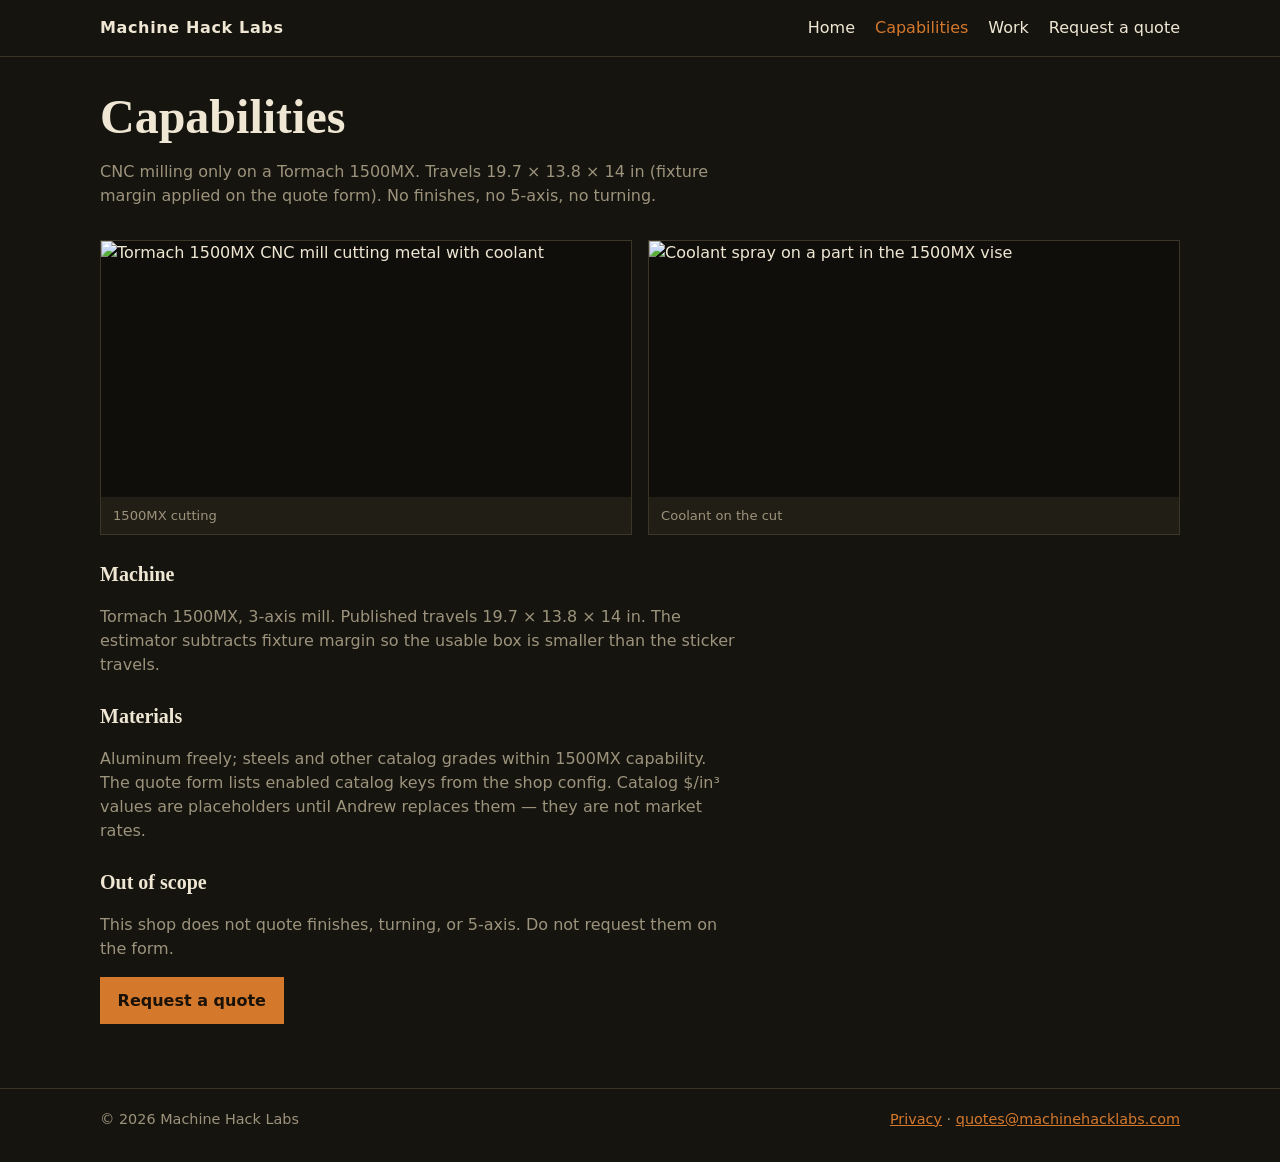
==== capabilities/index.html @ f1ba921f "Add Home, Capabilities, Work, Contact, and Privacy pages. Reuse the warm shop / copper visual system" ====
<!DOCTYPE html>
<html lang="en">
<head>
    <meta charset="UTF-8">
    <meta name="viewport" content="width=device-width, initial-scale=1.0">
    <title>Capabilities — Machine Hack Labs</title>
    <link rel="stylesheet" href="/assets/css/site.css">
</head>
<body>
    <header class="site-header">
        <div class="wrap">
            <a class="brand" href="/">Machine Hack Labs</a>
            <nav class="nav" aria-label="Primary">
                <a href="/">Home</a>
                <a href="/capabilities/" aria-current="page">Capabilities</a>
                <a href="/work/">Work</a>
                <a href="/quote/">Request a quote</a>
            </nav>
        </div>
    </header>
    <main class="wrap page-main">
        <div class="page-head">
            <h1>Capabilities</h1>
            <p class="lede">
                CNC milling only on a Tormach 1500MX. Travels 19.7 × 13.8 × 14 in
                (fixture margin applied on the quote form). No finishes, no 5-axis,
                no turning.
            </p>
        </div>
        <div class="media-grid">
            <figure class="shot">
                <img
                    src="/assets/img/site/02-capabilities-1500mx-cutting.jpg"
                    alt="Tormach 1500MX CNC mill cutting metal with coolant"
                >
                <figcaption>1500MX cutting</figcaption>
            </figure>
            <figure class="shot">
                <img
                    src="/assets/img/site/03-capabilities-1500mx-coolant.jpg"
                    alt="Coolant spray on a part in the 1500MX vise"
                >
                <figcaption>Coolant on the cut</figcaption>
            </figure>
        </div>
        <div class="prose">
            <h2>Machine</h2>
            <p>
                Tormach 1500MX, 3-axis mill. Published travels 19.7 × 13.8 × 14 in.
                The estimator subtracts fixture margin so the usable box is smaller
                than the sticker travels.
            </p>
            <h2>Materials</h2>
            <p>
                Aluminum freely; steels and other catalog grades within 1500MX
                capability. The quote form lists enabled catalog keys from the
                shop config. Catalog $/in³ values are placeholders until Andrew
                replaces them — they are not market rates.
            </p>
            <h2>Out of scope</h2>
            <p>
                This shop does not quote finishes, turning, or 5-axis. Do not
                request them on the form.
            </p>
            <p>
                <a class="btn" href="/quote/">Request a quote</a>
            </p>
        </div>
    </main>
    <footer class="site-footer">
        <div class="wrap">
            <span>© 2026 Machine Hack Labs</span>
            <span>
                <a href="/privacy/">Privacy</a>
                ·
                <a href="mailto:quotes@machinehacklabs.com">quotes@machinehacklabs.com</a>
            </span>
        </div>
    </footer>
</body>
</html>
---- assets/css/site.css ----
:root {
  --bg: #16140f;
  --bg-elev: #211e16;
  --ink: #efe7d4;
  --muted: #9c937c;
  --line: #3b3628;
  --copper: #d4782c;
  --copper-ink: #1a1208;
  --ok: #8aa35a;
  --warn: #d4a017;
  --bad: #c45a42;
  --focus: #e8c27a;
}

* {
  box-sizing: border-box;
}

html,
body {
  margin: 0;
  padding: 0;
}

body {
  min-height: 100vh;
  background: var(--bg);
  color: var(--ink);
  font: 16px/1.5 "Segoe UI", system-ui, sans-serif;
}

a {
  color: var(--copper);
}

a:focus-visible,
button:focus-visible,
input:focus-visible,
select:focus-visible,
textarea:focus-visible {
  outline: 2px solid var(--focus);
  outline-offset: 2px;
}

.wrap {
  width: min(1080px, calc(100% - 2rem));
  margin: 0 auto;
}

.site-header,
.site-footer {
  border-color: var(--line);
  border-style: solid;
}

.site-header {
  border-width: 0 0 1px;
  padding: 1rem 0;
}

.site-header .wrap,
.site-footer .wrap {
  display: flex;
  justify-content: space-between;
  align-items: center;
  gap: 1rem;
}

.brand {
  color: inherit;
  text-decoration: none;
  font-weight: 700;
  letter-spacing: 0.04em;
}

.nav {
  display: flex;
  flex-wrap: wrap;
  justify-content: flex-end;
  gap: 0.35rem 1.25rem;
}

.nav a {
  color: var(--ink);
  text-decoration: none;
  margin-left: 0;
}

.nav a[aria-current="page"] {
  color: var(--copper);
}

.hero {
  padding: 3.5rem 0 2.5rem;
}

.hero-media {
  position: relative;
  min-height: 28rem;
  display: flex;
  align-items: flex-end;
  padding: 0;
  background: #100e0a;
}

.hero-media-img {
  position: absolute;
  inset: 0;
  width: 100%;
  height: 100%;
  object-fit: cover;
  filter: brightness(0.42);
}

.hero-media-copy {
  position: relative;
  z-index: 1;
  padding: 4rem 0 2.5rem;
}

.hero-media-copy .lede {
  color: #d8cfb8;
}

.page-main {
  padding-bottom: 3rem;
}

.media-grid {
  display: grid;
  grid-template-columns: 1fr 1fr;
  gap: 1rem;
  margin: 0 0 1.5rem;
}

.shot {
  margin: 0;
  background: var(--bg-elev);
  border: 1px solid var(--line);
}

.shot img {
  display: block;
  width: 100%;
  height: 16rem;
  object-fit: cover;
  background: #100e0a;
}

.shot figcaption {
  padding: 0.55rem 0.75rem;
  color: var(--muted);
  font-size: 0.82rem;
}

.prose {
  max-width: 40rem;
}

.prose h2 {
  font-family: Georgia, "Iowan Old Style", serif;
  font-size: 1.25rem;
  margin: 1.5rem 0 0.4rem;
}

.prose p {
  color: var(--muted);
}

.hero h1,
.page-head h1 {
  font-family: Georgia, "Iowan Old Style", serif;
  font-weight: 600;
  font-size: clamp(2rem, 4vw, 3rem);
  line-height: 1.15;
  margin: 0 0 0.75rem;
}

.lede {
  color: var(--muted);
  max-width: 40rem;
}

.btn {
  display: inline-block;
  background: var(--copper);
  color: var(--copper-ink);
  text-decoration: none;
  border: 0;
  padding: 0.7rem 1.1rem;
  font: inherit;
  font-weight: 700;
  cursor: pointer;
}

.btn[disabled] {
  opacity: 0.5;
  cursor: not-allowed;
}

.btn-ghost {
  background: transparent;
  color: var(--ink);
  border: 1px solid var(--line);
}

.constraints {
  display: grid;
  grid-template-columns: repeat(auto-fit, minmax(180px, 1fr));
  gap: 1rem;
  padding: 0 0 3rem;
}

.constraints article {
  border: 1px solid var(--line);
  background: var(--bg-elev);
  padding: 1rem;
}

.constraints h2,
.panel h2 {
  margin: 0 0 0.4rem;
  font-size: 0.82rem;
  text-transform: uppercase;
  letter-spacing: 0.08em;
  color: var(--muted);
}

.page-head {
  padding: 2rem 0 1rem;
}

.terms {
  max-width: 40rem;
  margin: 1rem 0 0;
}

.terms p {
  margin: 0;
}

.rfq-grid {
  display: grid;
  grid-template-columns: minmax(0, 1.15fr) minmax(280px, 0.85fr);
  gap: 1.5rem;
  padding-bottom: 3rem;
}

.panel,
.form-card {
  background: var(--bg-elev);
  border: 1px solid var(--line);
  padding: 1.25rem;
}

label {
  display: block;
  margin: 0.85rem 0 0.3rem;
  font-size: 0.92rem;
}

input,
select,
textarea {
  width: 100%;
  background: #100e0a;
  color: var(--ink);
  border: 1px solid var(--line);
  padding: 0.55rem 0.65rem;
  font: inherit;
}

textarea {
  min-height: 7rem;
  resize: vertical;
}

.row-2 {
  display: grid;
  grid-template-columns: 1fr 1fr;
  gap: 0.75rem;
}

.row-3 {
  display: grid;
  grid-template-columns: 1fr 1fr 1fr;
  gap: 0.75rem;
}

.checks-set {
  border: 0;
  padding: 0;
  margin: 0.85rem 0 0;
}

.checks-set legend {
  font-size: 0.92rem;
  padding: 0;
  margin: 0 0 0.3rem;
}

.checks {
  display: grid;
  grid-template-columns: 1fr 1fr;
  gap: 0.35rem 0.75rem;
}

.checks label {
  display: flex;
  align-items: center;
  gap: 0.45rem;
  margin: 0;
}

.checks input {
  width: auto;
}

.hint {
  color: var(--muted);
  font-size: 0.88rem;
  margin: 0.35rem 0 0;
}

.hp {
  position: absolute;
  left: -9999px;
  width: 1px;
  height: 1px;
}

.estimate {
  position: sticky;
  top: 1rem;
}

.range {
  font-family: Georgia, serif;
  font-size: 1.8rem;
  margin: 0.4rem 0;
}

.status-ok {
  color: var(--ok);
}

.status-bad {
  color: var(--bad);
}

.status-warn {
  color: var(--warn);
}

.callouts {
  margin: 0.75rem 0 0;
  padding-left: 1.1rem;
  color: var(--muted);
}

.estimate dl {
  margin: 0.75rem 0 0;
}

.estimate dt {
  color: var(--muted);
  font-size: 0.78rem;
  text-transform: uppercase;
  letter-spacing: 0.06em;
  margin-top: 0.55rem;
}

.estimate dd {
  margin: 0.1rem 0 0;
}

.site-footer {
  border-width: 1px 0 0;
  padding: 1.25rem 0 2rem;
  color: var(--muted);
  font-size: 0.9rem;
}

.err {
  color: var(--bad);
  min-height: 1.2em;
}

@media (max-width: 800px) {
  .rfq-grid,
  .row-2,
  .row-3,
  .checks,
  .site-header .wrap,
  .site-footer .wrap {
    grid-template-columns: 1fr;
    display: block;
  }

  .nav {
    justify-content: flex-start;
    margin-top: 0.75rem;
  }

  .media-grid {
    grid-template-columns: 1fr;
  }

  .shot img {
    height: 14rem;
  }

  .estimate {
    position: static;
  }
}
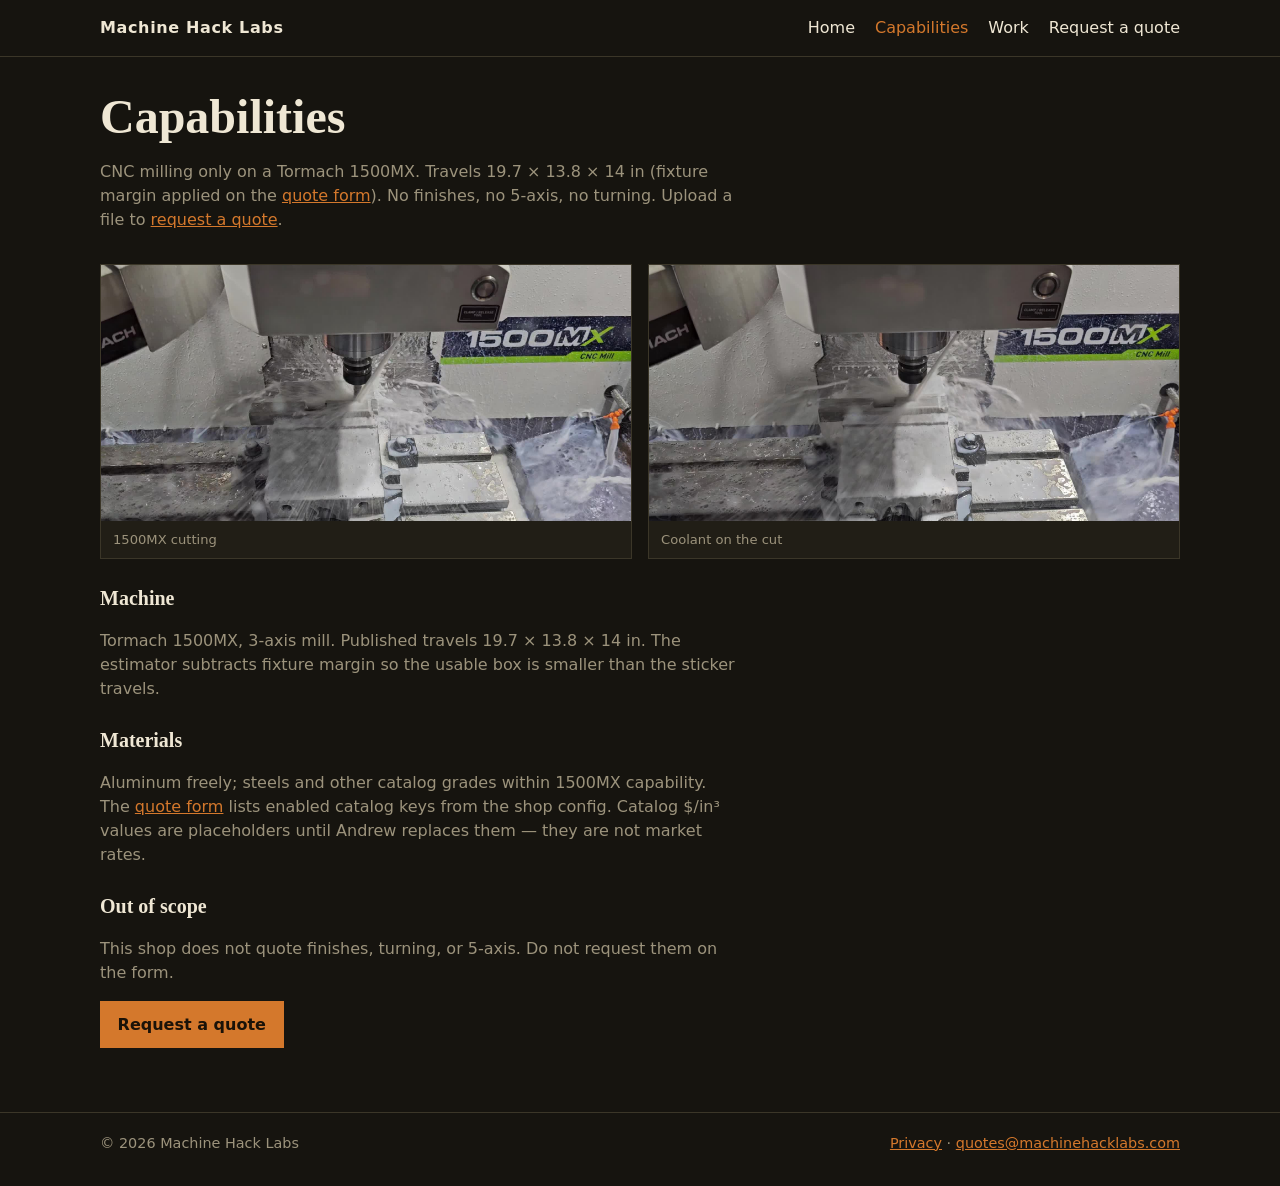
==== commit 9399c30f: "Steer every customer quote CTA to /quote/. Work and Contact now request quotes only through the RFQ " ====
--- a/capabilities/index.html
+++ b/capabilities/index.html
@@ -23,8 +23,10 @@
             <h1>Capabilities</h1>
             <p class="lede">
                 CNC milling only on a Tormach 1500MX. Travels 19.7 × 13.8 × 14 in
-                (fixture margin applied on the quote form). No finishes, no 5-axis,
-                no turning.
+                (fixture margin applied on the
+                <a href="/quote/">quote form</a>).
+                No finishes, no 5-axis, no turning. Upload a file to
+                <a href="/quote/">request a quote</a>.
             </p>
         </div>
         <div class="media-grid">
@@ -53,9 +55,9 @@
             <h2>Materials</h2>
             <p>
                 Aluminum freely; steels and other catalog grades within 1500MX
-                capability. The quote form lists enabled catalog keys from the
-                shop config. Catalog $/in³ values are placeholders until Andrew
-                replaces them — they are not market rates.
+                capability. The <a href="/quote/">quote form</a> lists enabled
+                catalog keys from the shop config. Catalog $/in³ values are
+                placeholders until Andrew replaces them — they are not market rates.
             </p>
             <h2>Out of scope</h2>
             <p>
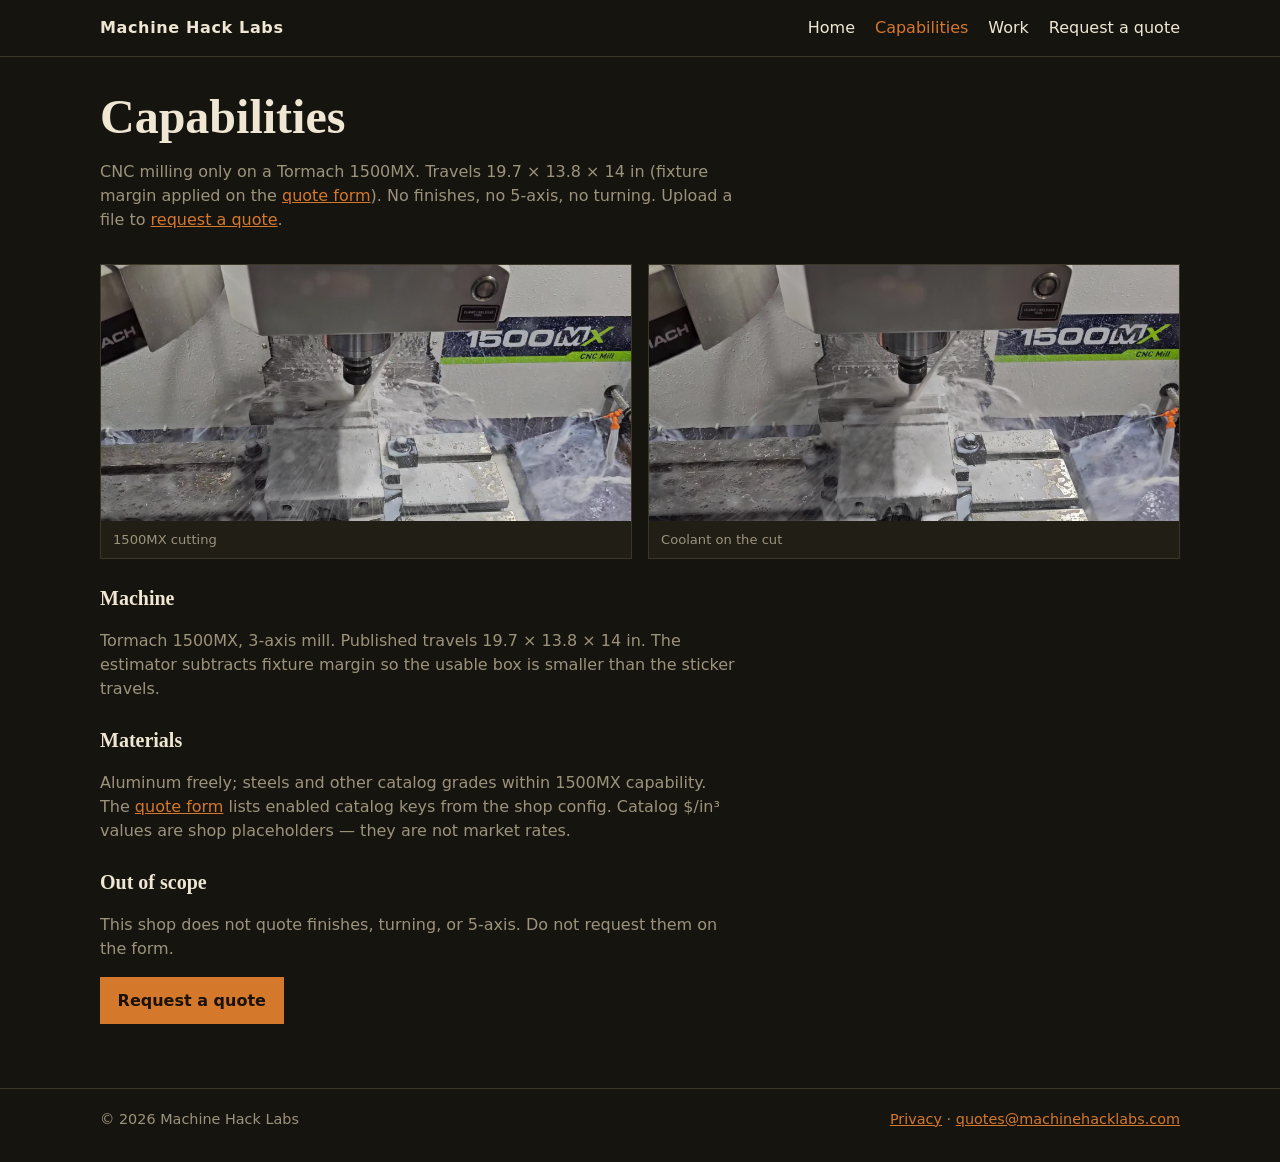
==== commit f44bee4a: "Scrub Andrew from customer-facing quote-path copy. Keep the estimate customer-visible and not a fina" ====
--- a/capabilities/index.html
+++ b/capabilities/index.html
@@ -57,7 +57,7 @@
                 Aluminum freely; steels and other catalog grades within 1500MX
                 capability. The <a href="/quote/">quote form</a> lists enabled
                 catalog keys from the shop config. Catalog $/in³ values are
-                placeholders until Andrew replaces them — they are not market rates.
+                shop placeholders — they are not market rates.
             </p>
             <h2>Out of scope</h2>
             <p>
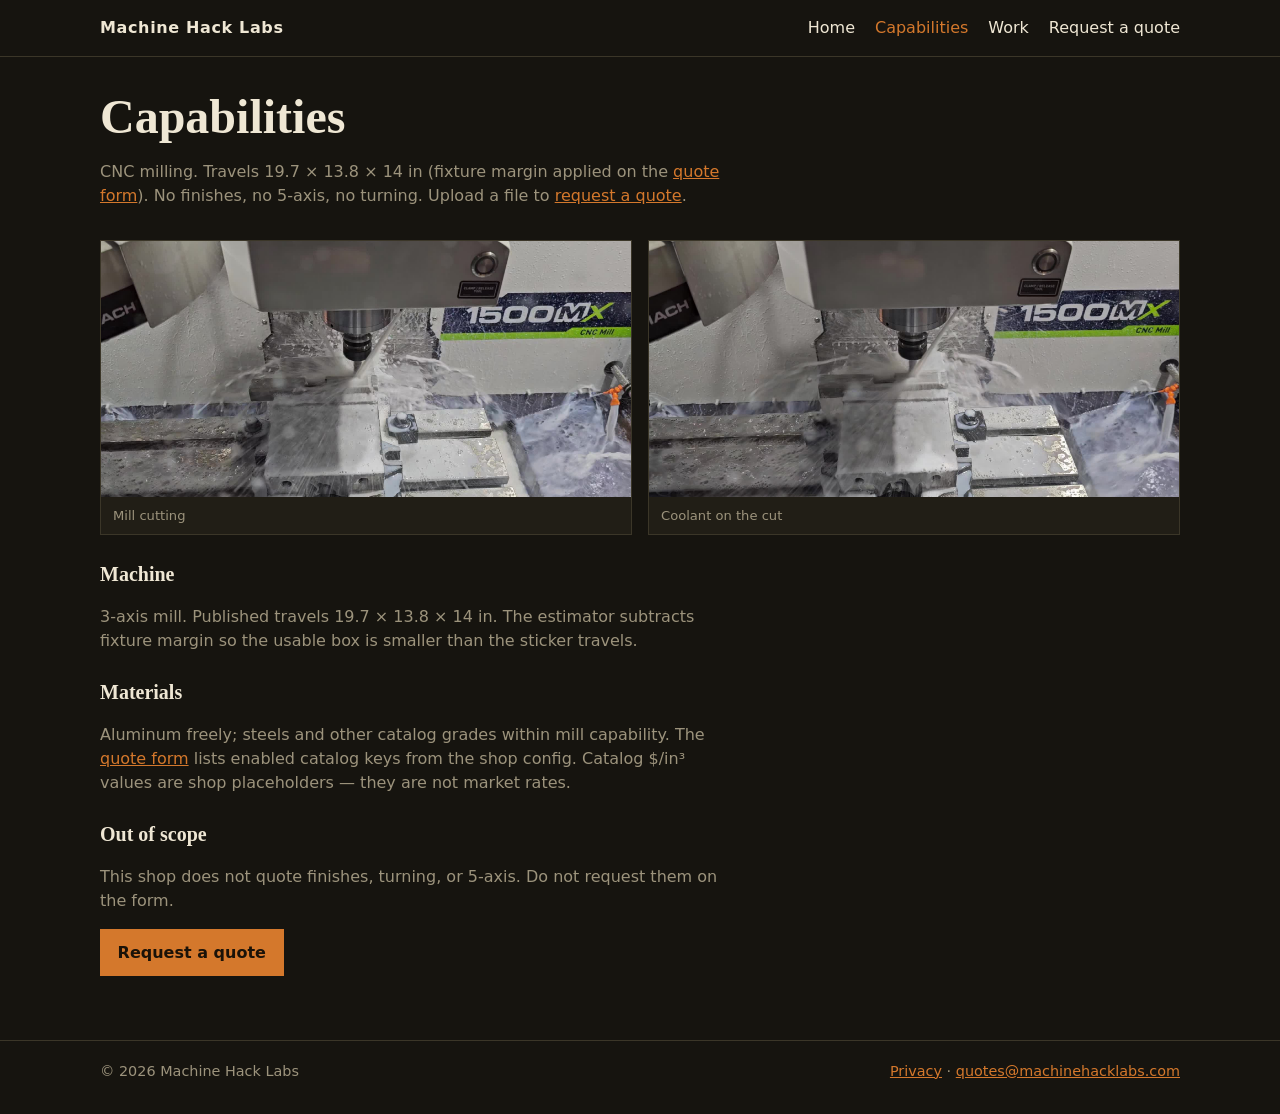
==== commit b8fab1f4: "Scrub Tormach and 1500MX from customer site copy. Remove brand and model from Home, Capabilities, Wo" ====
--- a/capabilities/index.html
+++ b/capabilities/index.html
@@ -22,7 +22,7 @@
         <div class="page-head">
             <h1>Capabilities</h1>
             <p class="lede">
-                CNC milling only on a Tormach 1500MX. Travels 19.7 × 13.8 × 14 in
+                CNC milling. Travels 19.7 × 13.8 × 14 in
                 (fixture margin applied on the
                 <a href="/quote/">quote form</a>).
                 No finishes, no 5-axis, no turning. Upload a file to
@@ -32,15 +32,15 @@
         <div class="media-grid">
             <figure class="shot">
                 <img
-                    src="/assets/img/site/02-capabilities-1500mx-cutting.jpg"
-                    alt="Tormach 1500MX CNC mill cutting metal with coolant"
+                    src="/assets/img/site/02-capabilities-cutting.jpg"
+                    alt="CNC mill cutting metal with coolant"
                 >
-                <figcaption>1500MX cutting</figcaption>
+                <figcaption>Mill cutting</figcaption>
             </figure>
             <figure class="shot">
                 <img
-                    src="/assets/img/site/03-capabilities-1500mx-coolant.jpg"
-                    alt="Coolant spray on a part in the 1500MX vise"
+                    src="/assets/img/site/03-capabilities-coolant.jpg"
+                    alt="Coolant spray on a part in the vise"
                 >
                 <figcaption>Coolant on the cut</figcaption>
             </figure>
@@ -48,13 +48,13 @@
         <div class="prose">
             <h2>Machine</h2>
             <p>
-                Tormach 1500MX, 3-axis mill. Published travels 19.7 × 13.8 × 14 in.
+                3-axis mill. Published travels 19.7 × 13.8 × 14 in.
                 The estimator subtracts fixture margin so the usable box is smaller
                 than the sticker travels.
             </p>
             <h2>Materials</h2>
             <p>
-                Aluminum freely; steels and other catalog grades within 1500MX
+                Aluminum freely; steels and other catalog grades within mill
                 capability. The <a href="/quote/">quote form</a> lists enabled
                 catalog keys from the shop config. Catalog $/in³ values are
                 shop placeholders — they are not market rates.
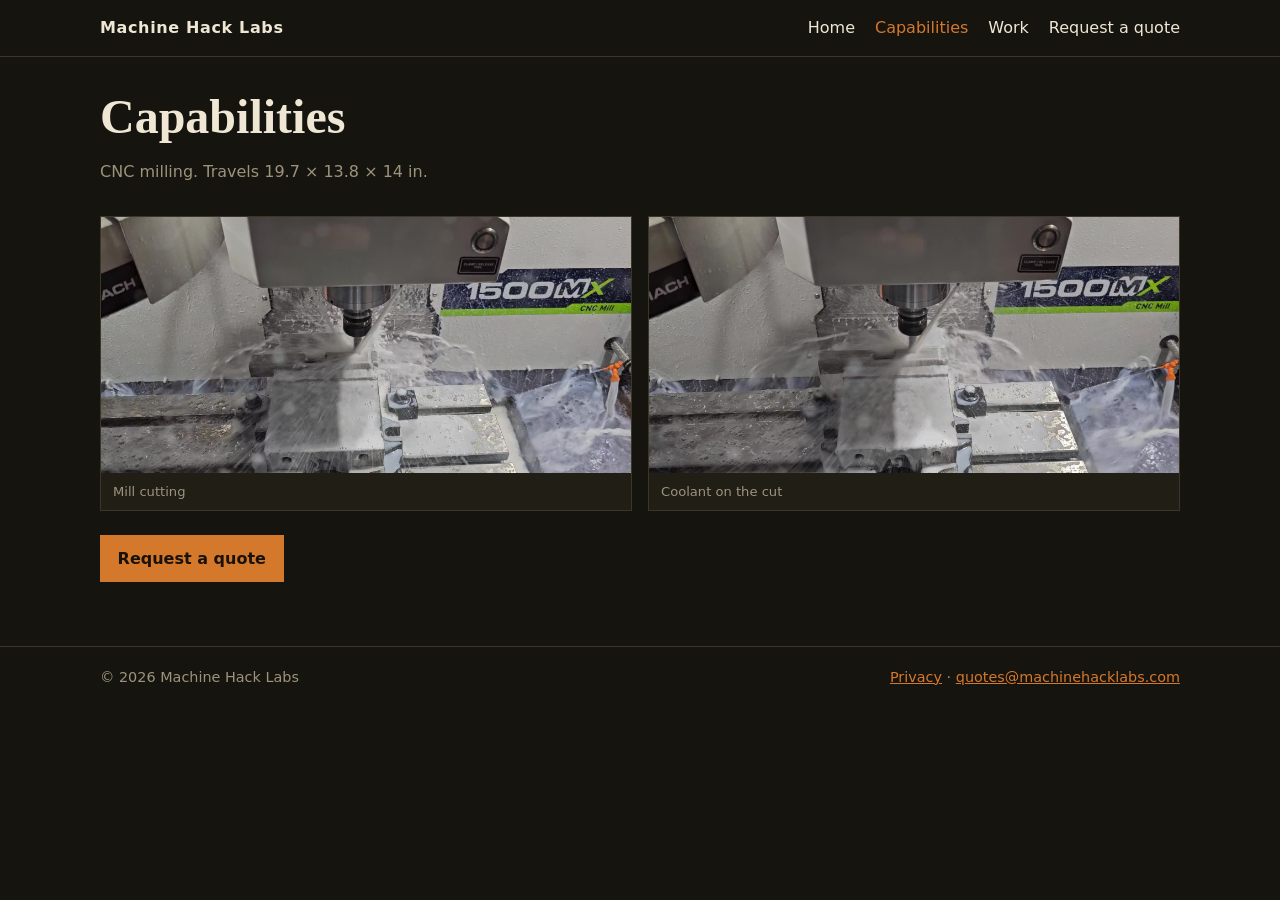
==== commit d1f89f4b: "Slim Capabilities to CNC milling and travel numbers. Keep Home as hero, promise, and /quote/ CTA onl" ====
--- a/capabilities/index.html
+++ b/capabilities/index.html
@@ -22,11 +22,7 @@
         <div class="page-head">
             <h1>Capabilities</h1>
             <p class="lede">
-                CNC milling. Travels 19.7 × 13.8 × 14 in
-                (fixture margin applied on the
-                <a href="/quote/">quote form</a>).
-                No finishes, no 5-axis, no turning. Upload a file to
-                <a href="/quote/">request a quote</a>.
+                CNC milling. Travels 19.7 × 13.8 × 14 in.
             </p>
         </div>
         <div class="media-grid">
@@ -46,24 +42,6 @@
             </figure>
         </div>
         <div class="prose">
-            <h2>Machine</h2>
-            <p>
-                3-axis mill. Published travels 19.7 × 13.8 × 14 in.
-                The estimator subtracts fixture margin so the usable box is smaller
-                than the sticker travels.
-            </p>
-            <h2>Materials</h2>
-            <p>
-                Aluminum freely; steels and other catalog grades within mill
-                capability. The <a href="/quote/">quote form</a> lists enabled
-                catalog keys from the shop config. Catalog $/in³ values are
-                shop placeholders — they are not market rates.
-            </p>
-            <h2>Out of scope</h2>
-            <p>
-                This shop does not quote finishes, turning, or 5-axis. Do not
-                request them on the form.
-            </p>
             <p>
                 <a class="btn" href="/quote/">Request a quote</a>
             </p>
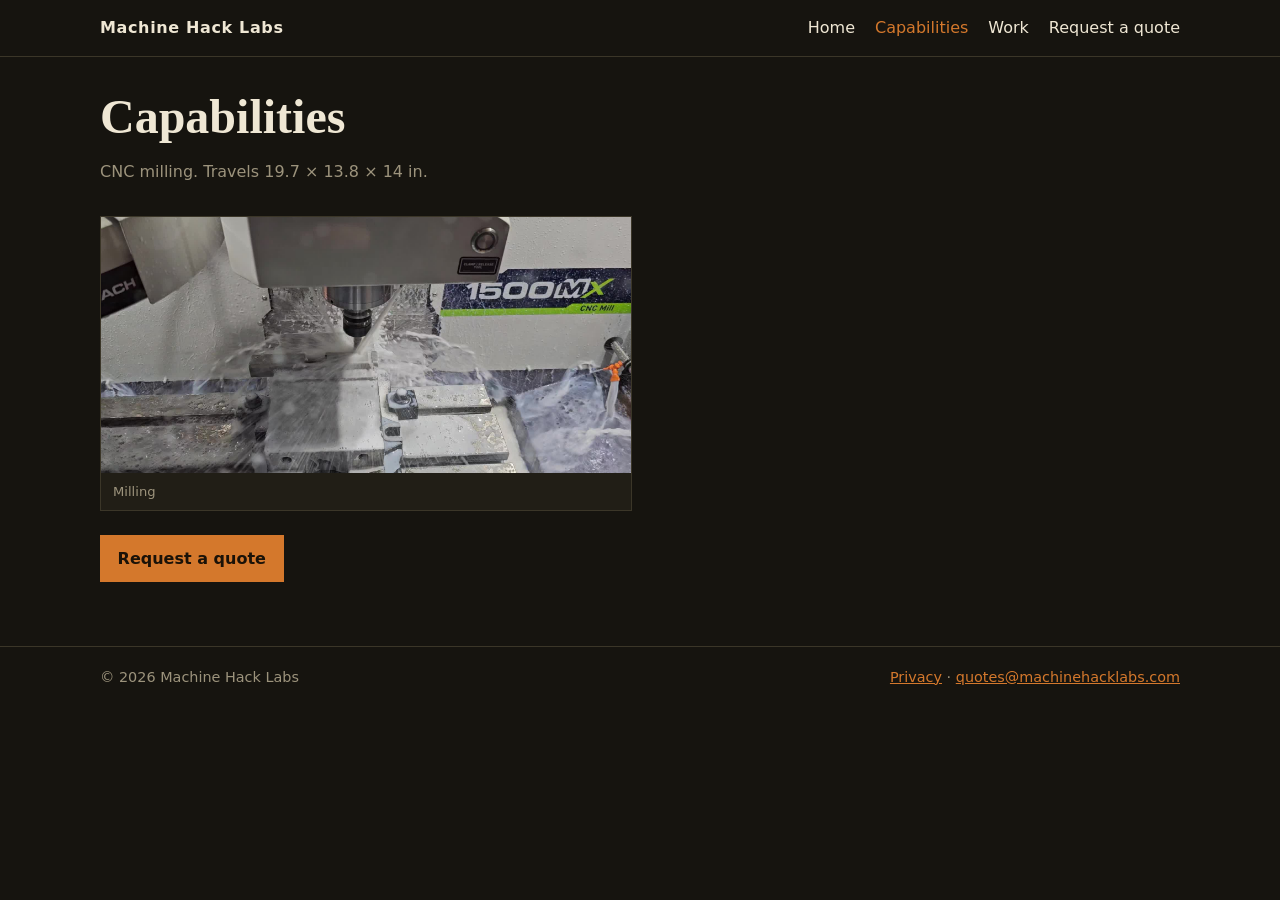
==== commit 1866366f: "Capabilities: one mill image captioned Milling Drop the coolant-on-the-cut shot; rename Mill cutting" ====
--- a/capabilities/index.html
+++ b/capabilities/index.html
@@ -31,14 +31,7 @@
                     src="/assets/img/site/02-capabilities-cutting.jpg"
                     alt="CNC mill cutting metal with coolant"
                 >
-                <figcaption>Mill cutting</figcaption>
-            </figure>
-            <figure class="shot">
-                <img
-                    src="/assets/img/site/03-capabilities-coolant.jpg"
-                    alt="Coolant spray on a part in the vise"
-                >
-                <figcaption>Coolant on the cut</figcaption>
+                <figcaption>Milling</figcaption>
             </figure>
         </div>
         <div class="prose">
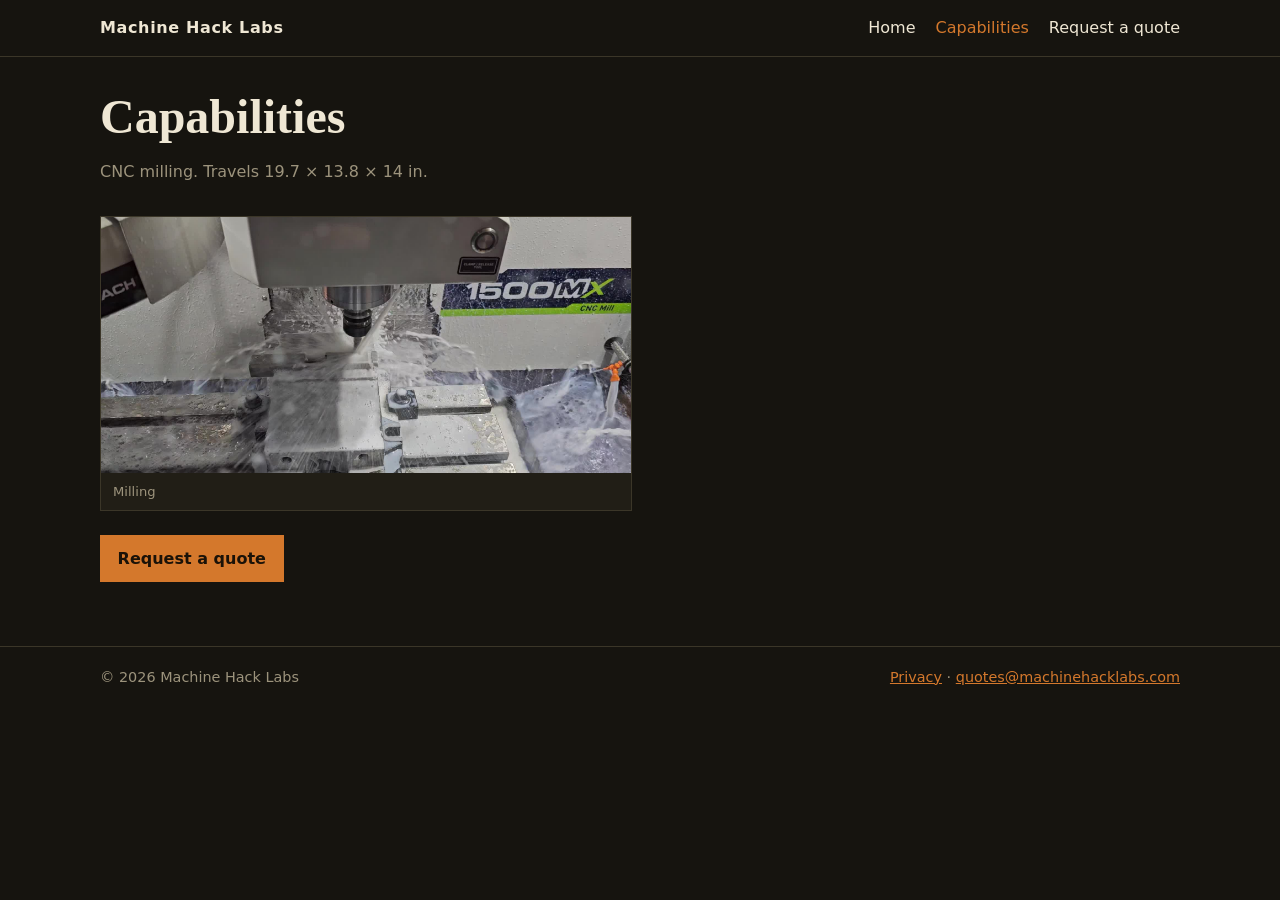
==== commit 503f2beb: "Remove Work page/nav and sync trimmed material catalog Drop the Work tab sitewide; export Andrew's s" ====
--- a/capabilities/index.html
+++ b/capabilities/index.html
@@ -13,7 +13,6 @@
             <nav class="nav" aria-label="Primary">
                 <a href="/">Home</a>
                 <a href="/capabilities/" aria-current="page">Capabilities</a>
-                <a href="/work/">Work</a>
                 <a href="/quote/">Request a quote</a>
             </nav>
         </div>
